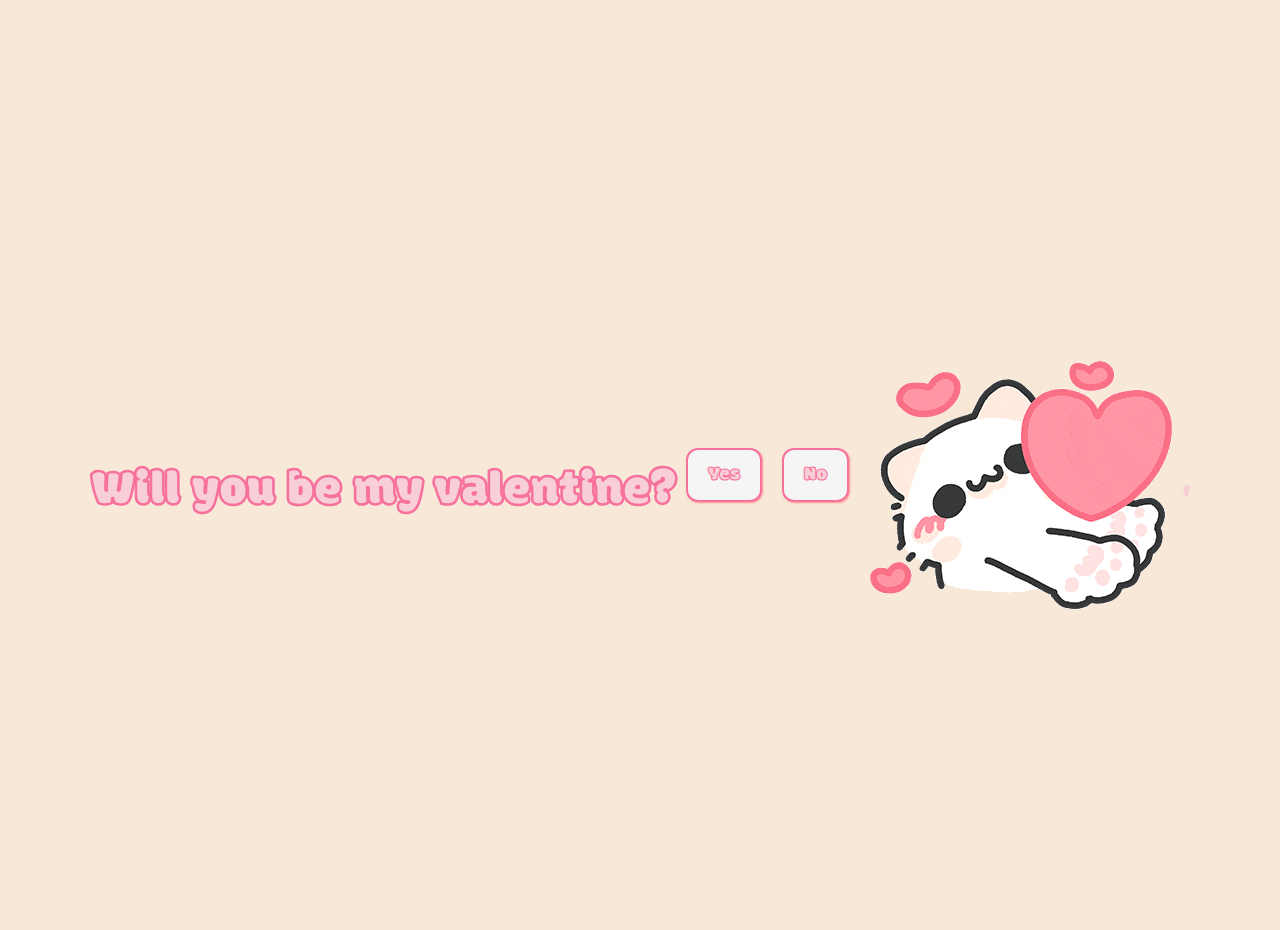
==== index.html @ f0ca7b61 "initial commit" ====
<!DOCTYPE html>
<html lang="en">
    <head>
        <meta charset="UTF-8"/>
        <meta name="viewport" content="width=device-width, initial-scale=1.0" />
        <title>I have a question...</title>
        <link rel="icon" type="image/gif" href="images/rolling kitty.gif">
        <link rel="stylesheet" href="css/valentine.css">
        <link href="https://fonts.googleapis.com/css2?family=Modak&display=swap" rel="stylesheet">
    </head>
    <body>
        <h1 id="valentineQuestion"><b>Will you be my valentine?</b></h1>
        <button class="answerButton" onclick="location.href='awhellyeah.html'">
            Yes
        </button>
        <button class="answerButton" id="noButton">No</button>

        <img id="kiss" src="images/kiss.gif" alt="smooch?" class="responsive">
        <br>
        <audio autoplay loop>
            <source src="audios/lips by the polarity.mp3" type="audio/mpeg">
            Your browser does not support the audio element.
        </audio>
f
        <script>
            document
            .getElementById("noButton")
            .addEventListener("click", function () {
                if(this.innerText==="No") {
                    this.innerText ="PLEASE";
                } else {
                    this.innerText = "PLEASE";
                    this.innerText = "I WILL KILL MYSELF";

                }
                var yesButton = document.querySelector(
                'button[onclick*="awhellyeah.html"]'
                );
                var currentFontSize = parseInt(
                    window.getComputedStyle(yesButton).fontSize
                );
                yesButton.style.fontSize = currentFontSize + 10 + "px" // Increases fontsize by 5px

                    // I highly doubt you'll see this, and I guess this is my way of telling you (without directly saying it to your face, not yet at least) that I really, really like you, Yana. I can't stop thinking about you.
                    // I miss you a lot. I always do, I often find myself haphazardly patting and searching the spot next to me for your presence despite being miles away.
                    // I'm not worried about you not feeling the same way as I do though. I guess. Maybe I am, but I won't force you to like me back.
            

                
            });
        </script>
    </body>
</html>
---- css/valentine.css ----
@import url('https://fonts.googleapis.com/css2?family=Modak&display=swap');



body{
    display: flex;
    flex-direction: row;
    justify-content: center;
    align-items: center;
    min-height: 100vh;
    text-align: center;
    margin:0;
    margin-top: 30px;
    font-family:"Modak", serif;
    background-color: #f7e8d8;
    color: #f8cfd7;
}

h1{
    -webkit-text-stroke-width: 1px;
    -webkit-text-stroke-color:#f7719d;
}


img{
    height:400px;
    width: auto;
    padding: 10px;
}

#valentineQuestion {
    font-size: 50px;
    margin-bottom:10px
}

.answerButton{
    padding:10px 20px;
    font-size: 20px;
    cursor:pointer;
    margin:10px;
    font-family:"Modak", serif;
    margin-bottom: 20px;
    background-color: whitesmoke;
    color: #f8cfd7;
    -webkit-text-stroke-width: 1px;
    -webkit-text-stroke-color:#f7719d;
    border-radius: 12px;
    border: 2px solid #f7719d;
    box-shadow: 1px 1px 2px #ff9494;
    transition: 0.3s;
}

.answerButton:hover{
    background-color:#a0ff8f ;
    color:whitesmoke;
    border:2px solid #ff9494;
    box-shadow: 1px 1px 2px #f7719d;
}

.responsive{
    max-width: 100%;
    height: auto;
}
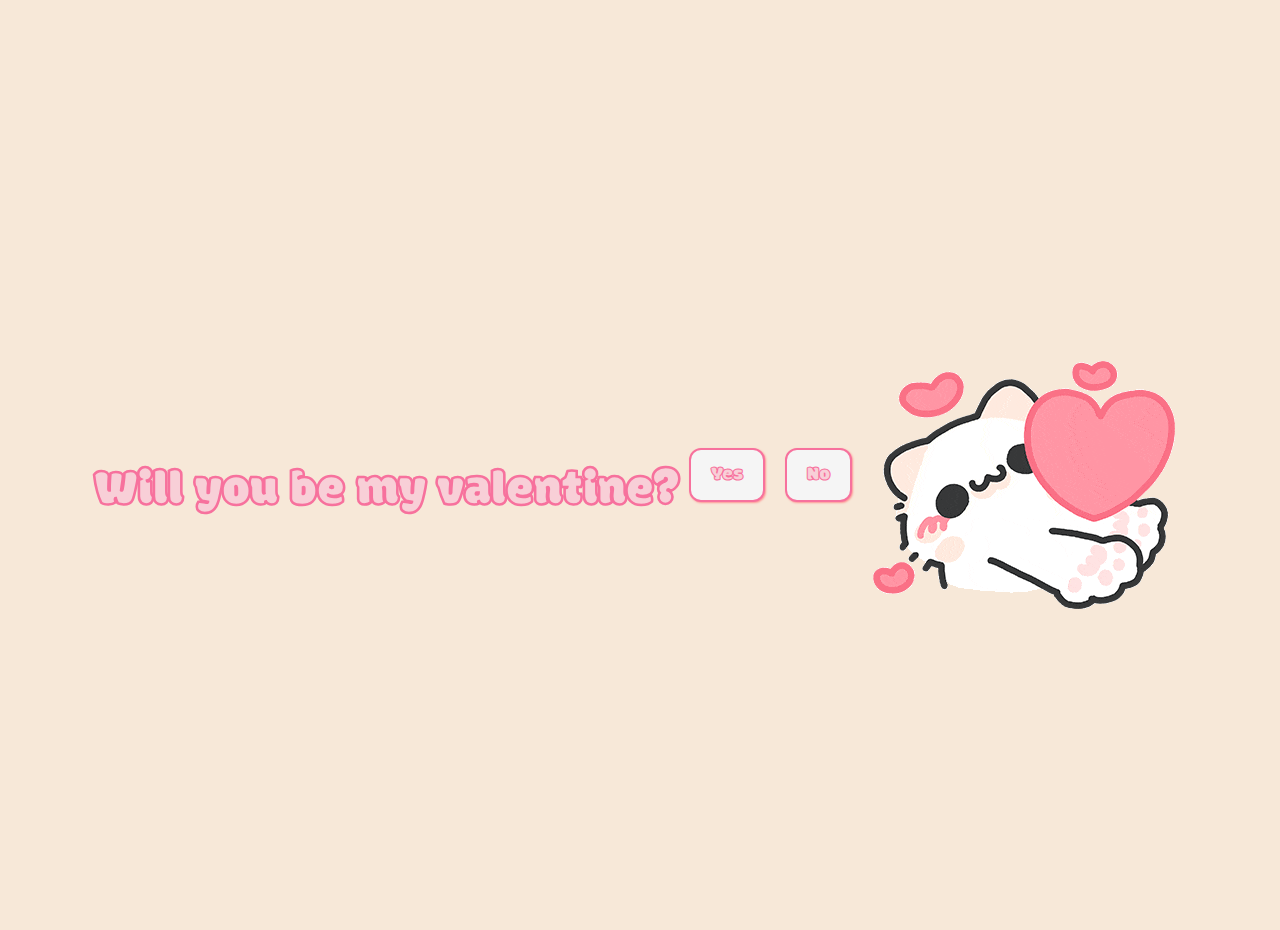
==== commit 6baa88a4: "initial commit" ====
--- a/index.html
+++ b/index.html
@@ -21,7 +21,7 @@
             <source src="audios/lips by the polarity.mp3" type="audio/mpeg">
             Your browser does not support the audio element.
         </audio>
-f
+
         <script>
             document
             .getElementById("noButton")
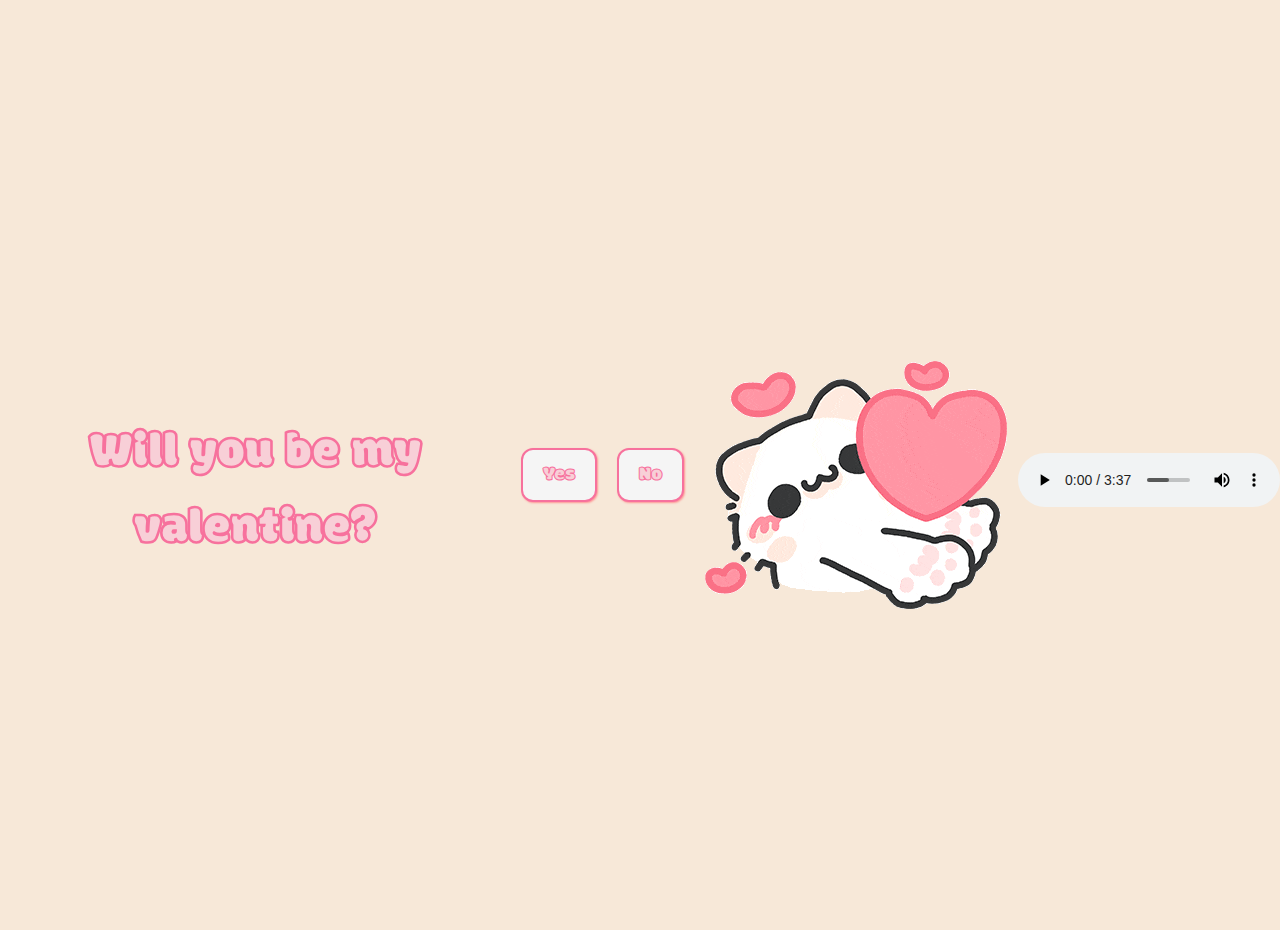
==== commit 3ab41df2: "second commit" ====
--- a/index.html
+++ b/index.html
@@ -17,7 +17,7 @@
 
         <img id="kiss" src="images/kiss.gif" alt="smooch?" class="responsive">
         <br>
-        <audio autoplay loop>
+        <audio controls autoplay loop>
             <source src="audios/lips by the polarity.mp3" type="audio/mpeg">
             Your browser does not support the audio element.
         </audio>
